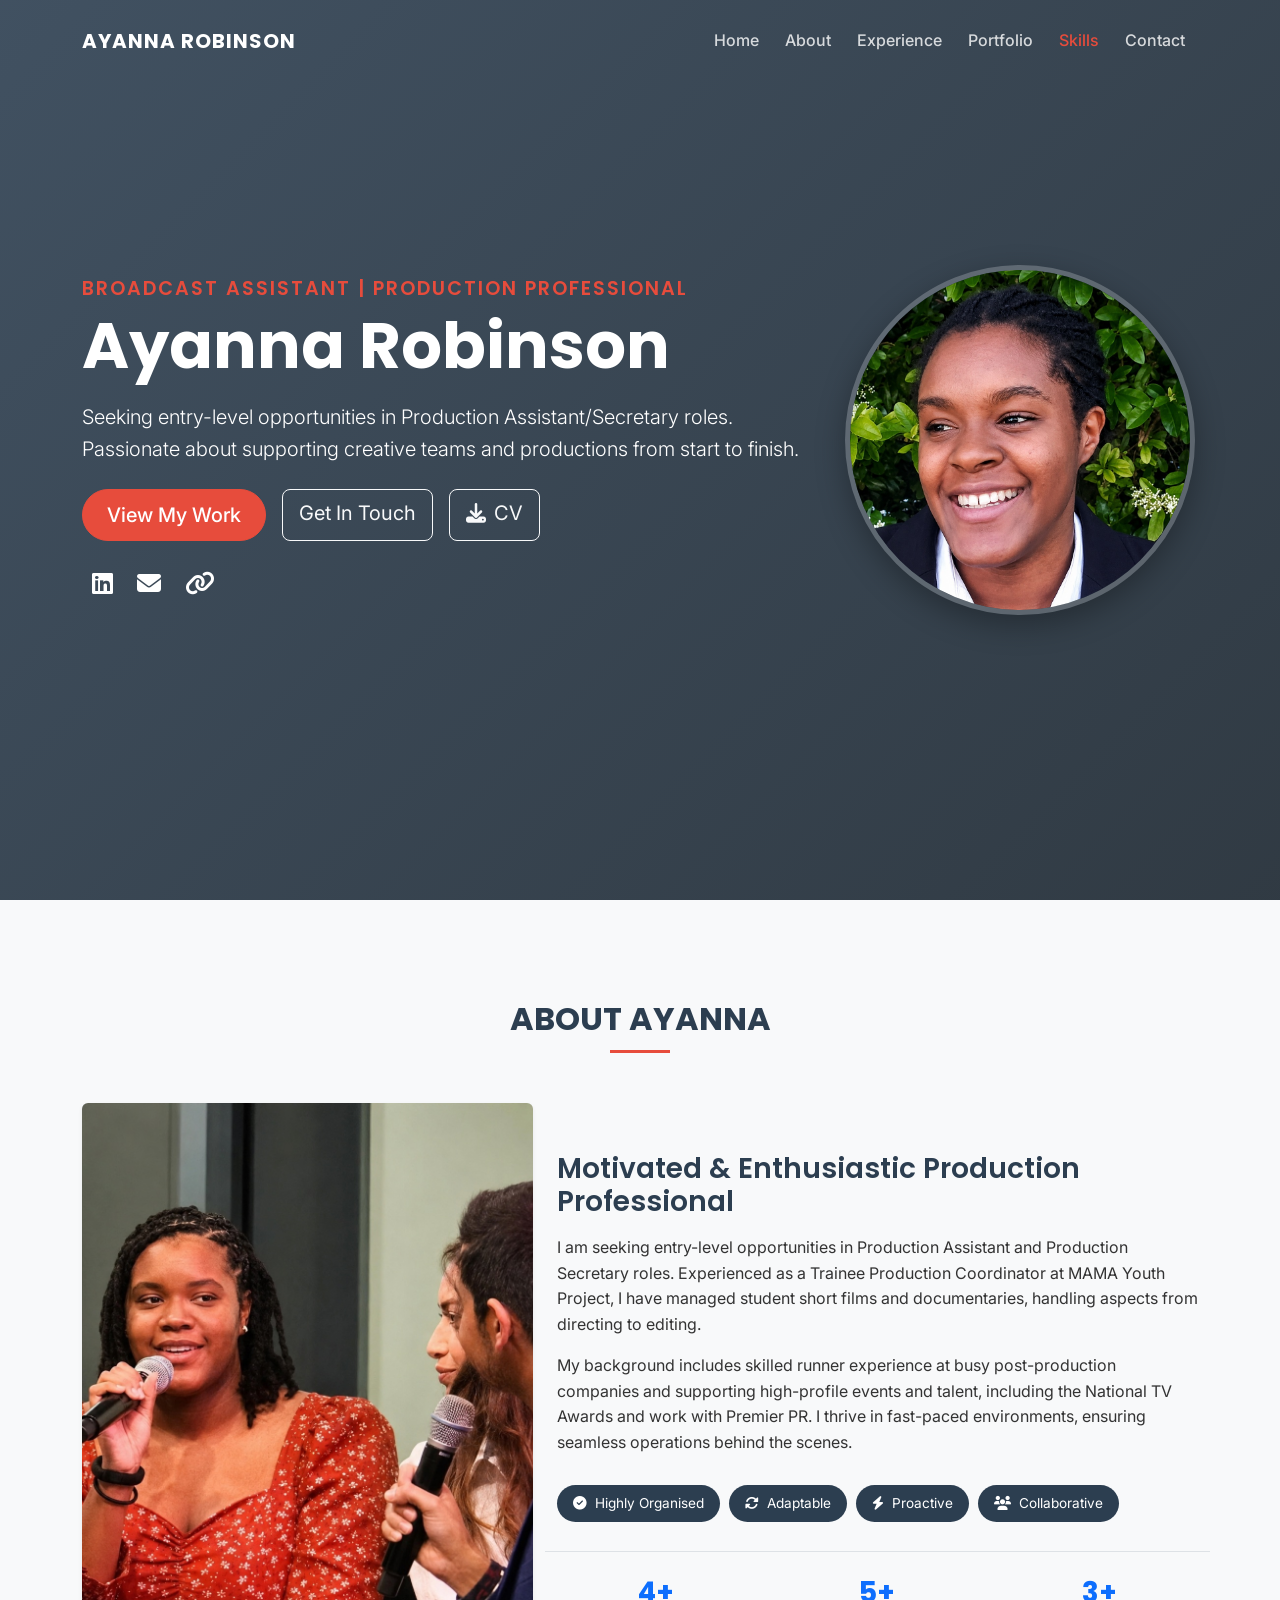
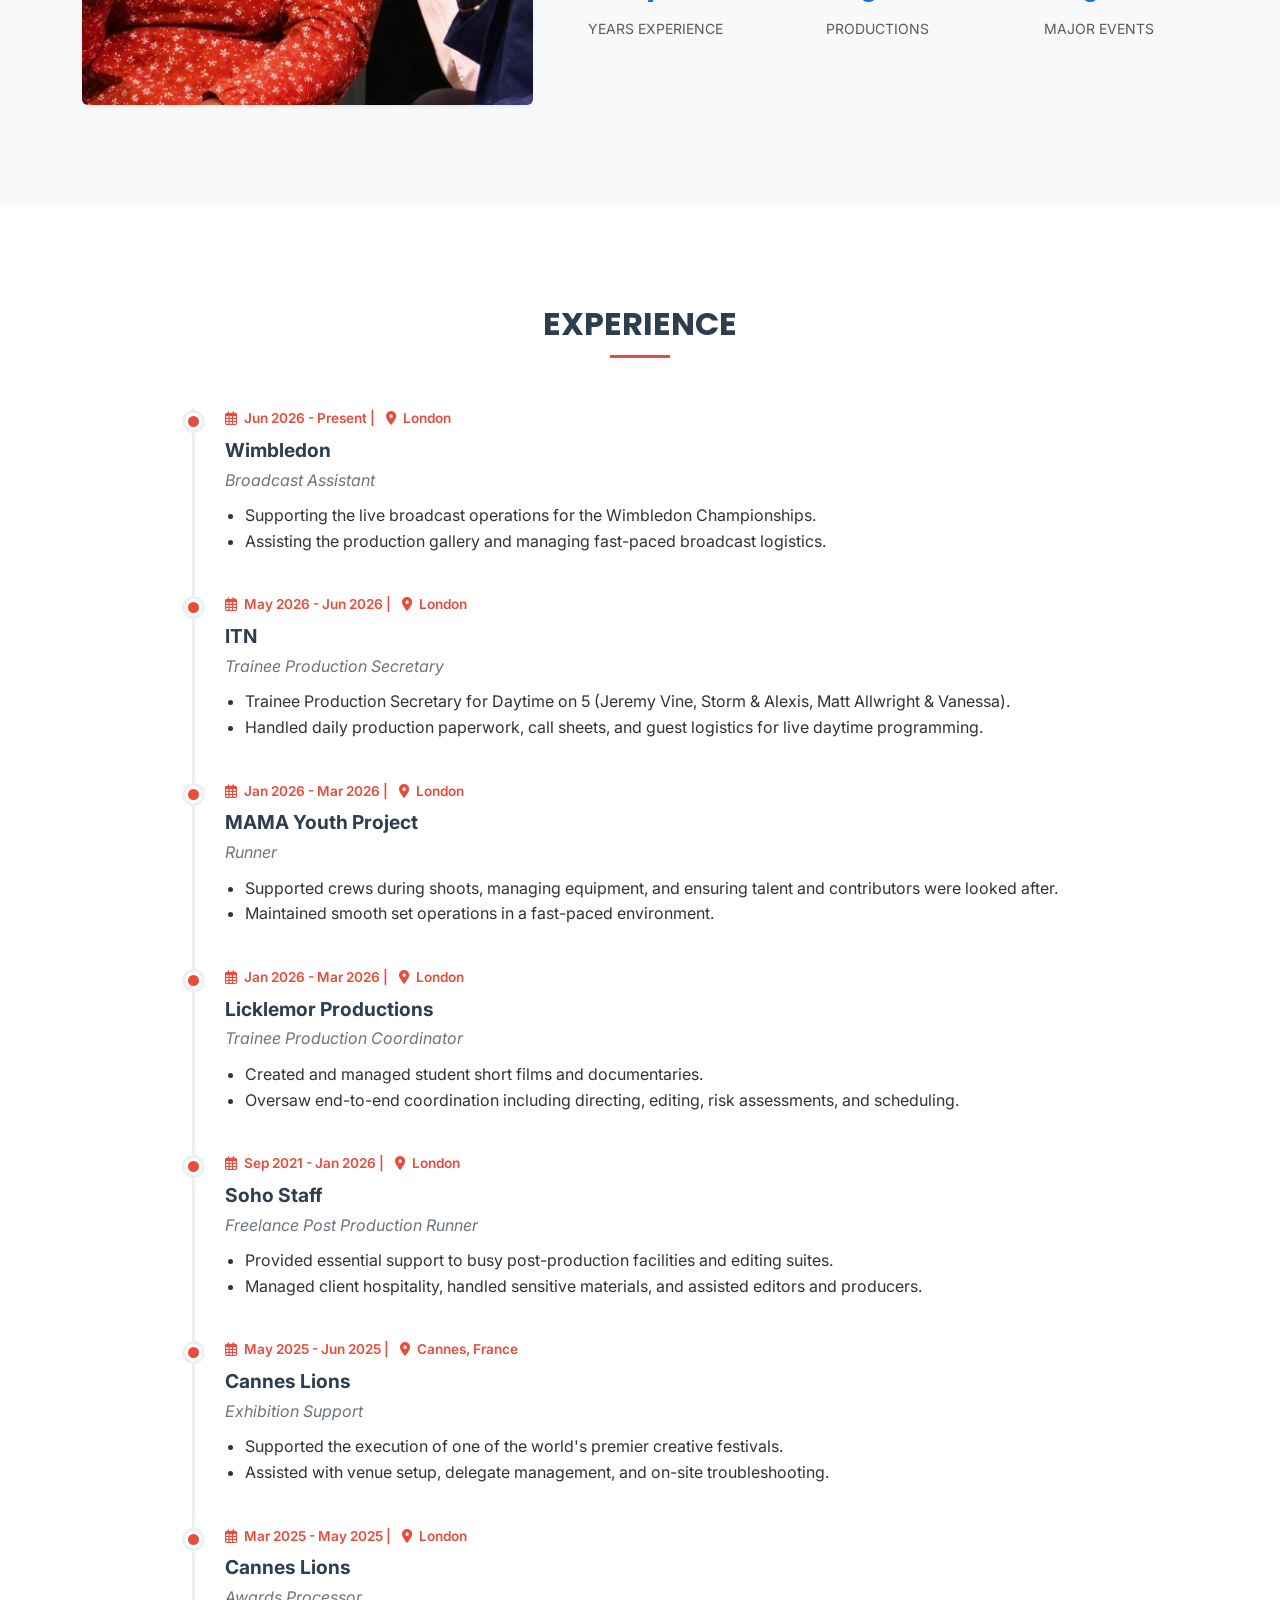
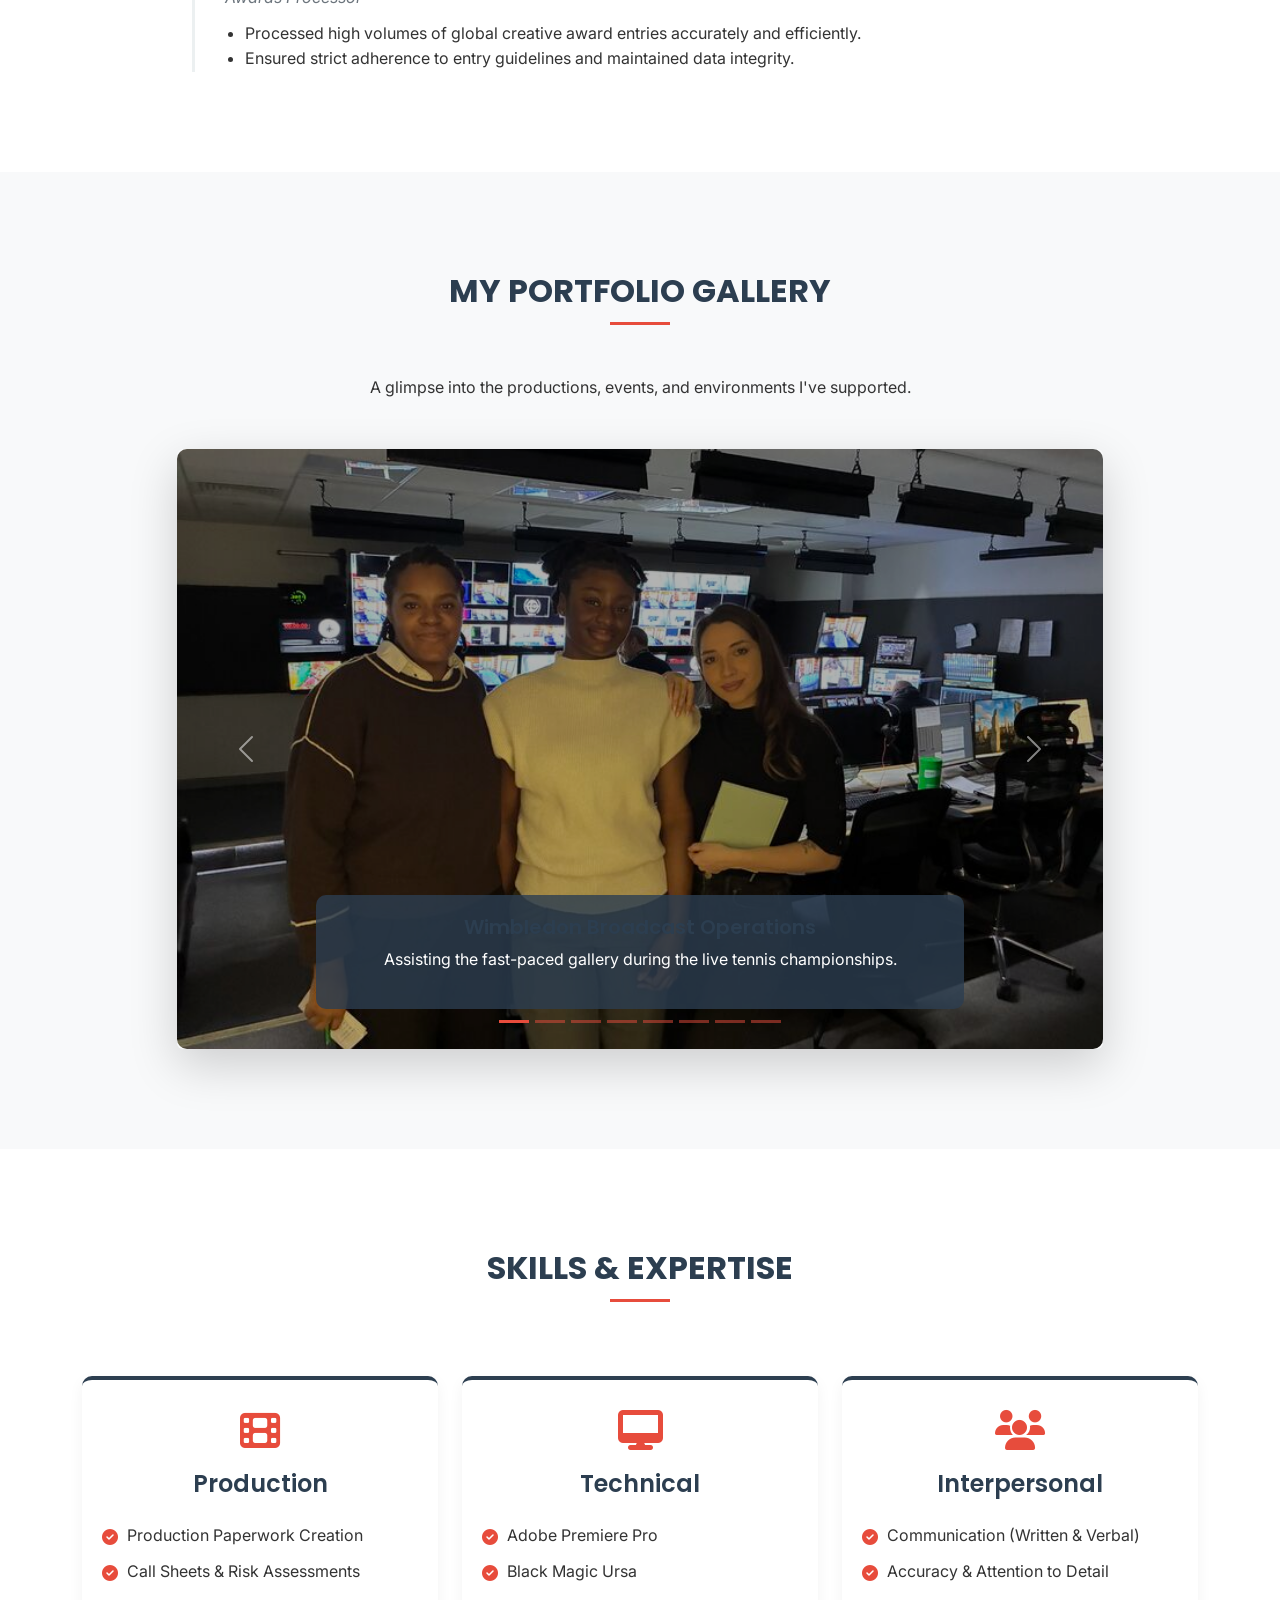
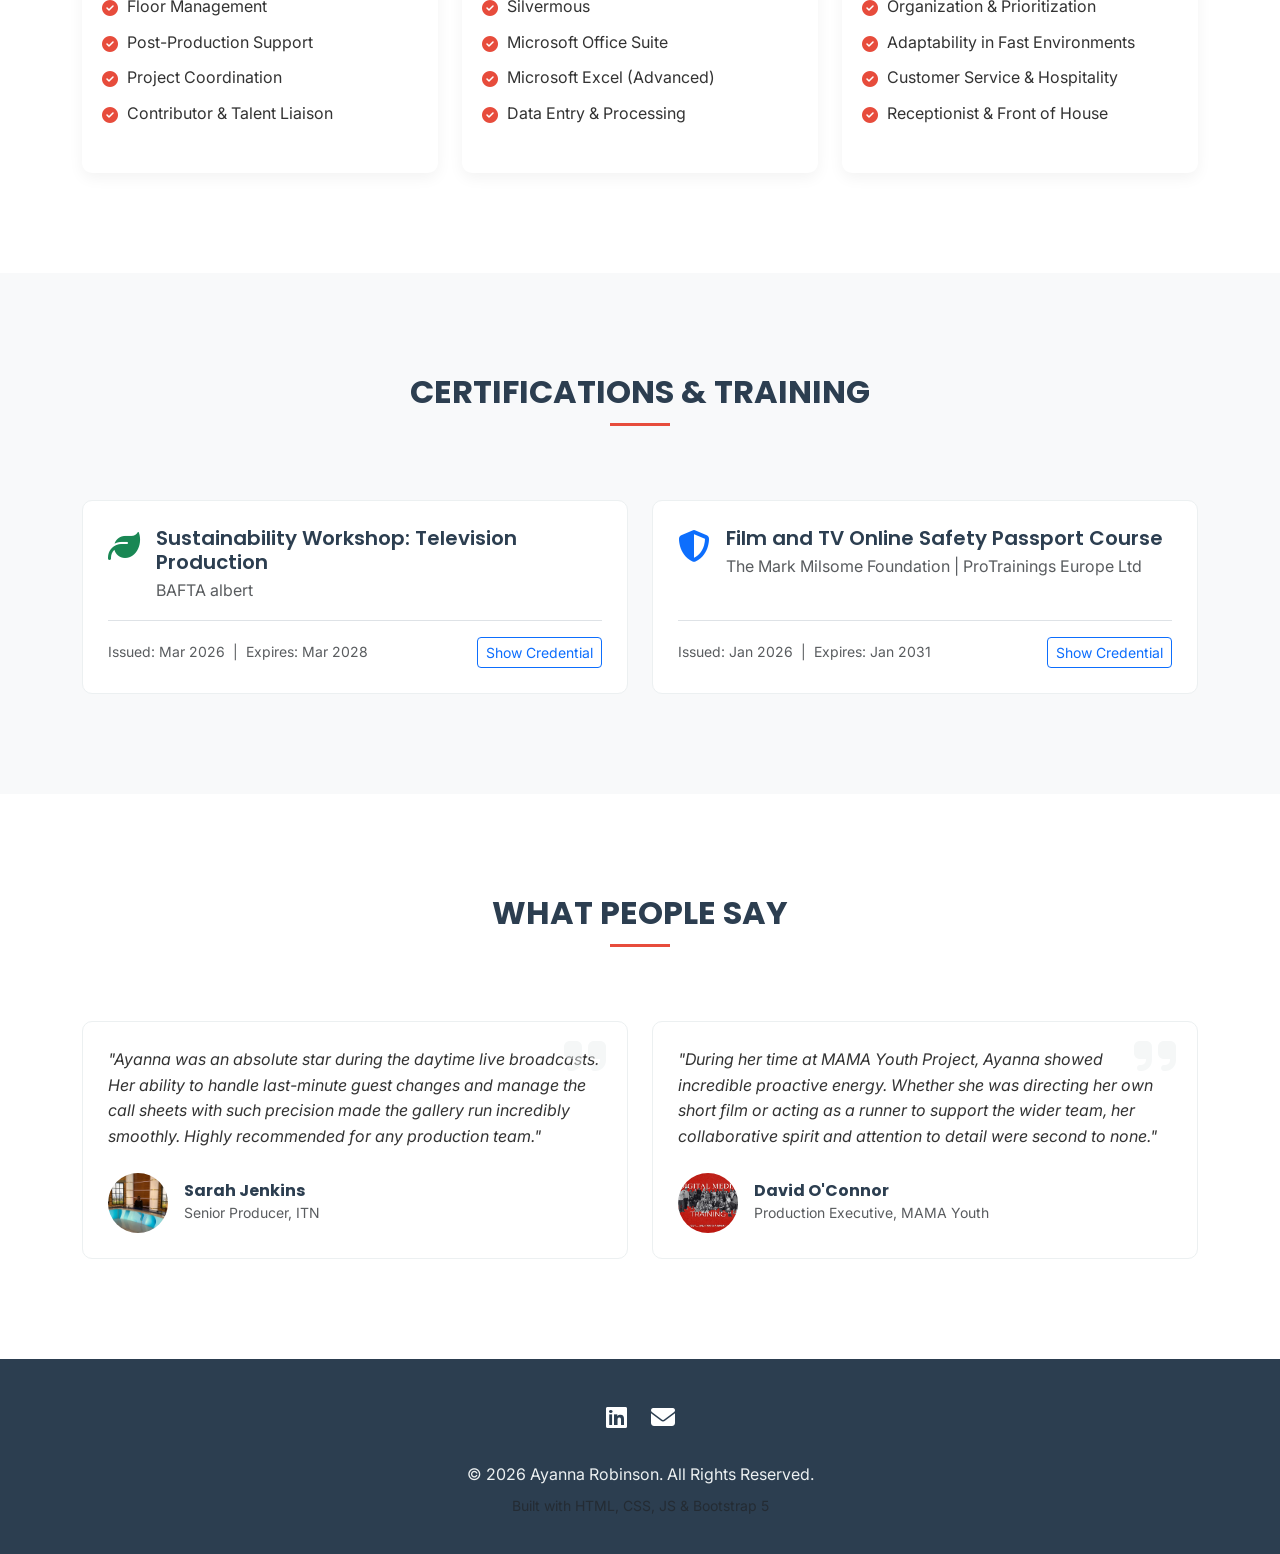
==== index.html @ 134901e2 "first commit" ====
<!DOCTYPE html>
<html lang="en">
<head>
    <meta charset="UTF-8">
    <meta name="viewport" content="width=device-width, initial-scale=1.0">
    <title>Ayanna Robinson | Broadcast Assistant & Production Professional</title>
    
    <!-- Bootstrap 5 CSS -->
    <link href="https://cdn.jsdelivr.net/npm/bootstrap@5.3.0/dist/css/bootstrap.min.css" rel="stylesheet">
    <!-- Font Awesome -->
    <link rel="stylesheet" href="https://cdnjs.cloudflare.com/ajax/libs/font-awesome/6.4.0/css/all.min.css">
    <!-- Custom CSS -->
    <link rel="stylesheet" href="style.css">
</head>
<body data-bs-spy="scroll" data-bs-target="#mainNav" data-bs-offset="80">

    <!-- Loading Spinner -->
    <div id="loader">
        <div class="spinner"></div>
    </div>

    <!-- Navigation -->
    <nav id="mainNav" class="navbar navbar-expand-lg fixed-top navbar-dark bg-transparent">
        <div class="container">
            <a class="navbar-brand" href="#hero">AYANNA ROBINSON</a>
            <button class="navbar-toggler" type="button" data-bs-toggle="collapse" data-bs-target="#navbarCollapse">
                <span class="navbar-toggler-icon"></span>
            </button>
            <div class="collapse navbar-collapse" id="navbarCollapse">
                <ul class="navbar-nav ms-auto mb-2 mb-lg-0">
                    <li class="nav-item"><a class="nav-link active" href="#hero">Home</a></li>
                    <li class="nav-item"><a class="nav-link" href="#about">About</a></li>
                    <li class="nav-item"><a class="nav-link" href="#experience">Experience</a></li>
                    <li class="nav-item"><a class="nav-link" href="#portfolio">Portfolio</a></li>
                    <li class="nav-item"><a class="nav-link" href="#skills">Skills</a></li>
                    <li class="nav-item"><a class="nav-link" href="contact.html">Contact</a></li>
                </ul>
            </div>
        </div>
    </nav>

    <!-- Hero Section -->
    <section id="hero" class="hero-section">
        <div class="container">
            <div class="row align-items-center">
                <div class="col-lg-8 order-2 order-lg-1 fade-in">
                    <h3 class="text-uppercase mb-2" style="color: var(--secondary); font-size: 1.2rem; letter-spacing: 2px;">Broadcast Assistant | Production Professional</h3>
                    <h1 class="display-3 fw-bold mb-3">Ayanna Robinson</h1>
                    <p class="lead mb-4 fw-light">Seeking entry-level opportunities in Production Assistant/Secretary roles. Passionate about supporting creative teams and productions from start to finish.</p>
                    <div class="d-flex flex-wrap gap-3 mb-4">
                        <a href="#portfolio" class="btn btn-primary btn-lg">View My Work</a>
                        <a href="contact.html" class="btn btn-outline-light btn-lg">Get In Touch</a>
                        <a href="assets/Ayanna_Robinson_CV.pdf" class="btn btn-outline-light btn-lg" download><i class="fas fa-download me-2"></i>CV</a>
                    </div>
                    <div class="social-icons mt-4">
                        <a href="https://www.linkedin.com/in/ayanna-robinson-film/" target="_blank" aria-label="LinkedIn"><i class="fab fa-linkedin"></i></a>
                        <a href="mailto:an4r28@gmail.com" aria-label="Email"><i class="fas fa-envelope"></i></a>
                        <a href="https://www.thetalentmanager.com/talent/194180/ayanna-robinson" target="_blank" aria-label="GitHub/Portfolio"><i class="fas fa-link"></i></a>
                    </div>
                </div>
                <div class="col-lg-4 order-1 order-lg-2 text-center mb-5 mb-lg-0 fade-in">
                    <!-- Local Image Path & Aspect Ratio Class Applied -->
                    <img src="images/headshot_of_Annya.jpg" alt="Ayanna Robinson" class="img-fluid rounded-circle hero-img">
                </div>
            </div>
        </div>
    </section>

    <!-- About Section -->
    <section id="about" class="bg-light">
        <div class="container">
            <h2 class="section-title text-center fade-in">About Ayanna</h2>
            <div class="row align-items-center mt-5">
                <div class="col-lg-5 mb-4 mb-lg-0 fade-in">
                    <!-- Local Image Path & Aspect Ratio Class Applied -->
                    <img src="images/annya_on_panel.jpg" alt="Ayanna at work" class="img-fluid rounded shadow-sm about-img">
                </div>
                <div class="col-lg-7 fade-in">
                    <h3 class="mb-3">Motivated & Enthusiastic Production Professional</h3>
                    <p>I am seeking entry-level opportunities in Production Assistant and Production Secretary roles. Experienced as a Trainee Production Coordinator at MAMA Youth Project, I have managed student short films and documentaries, handling aspects from directing to editing.</p>
                    <p>My background includes skilled runner experience at busy post-production companies and supporting high-profile events and talent, including the National TV Awards and work with Premier PR. I thrive in fast-paced environments, ensuring seamless operations behind the scenes.</p>
                    
                    <div class="mb-4 mt-4">
                        <span class="trait-badge"><i class="fas fa-check-circle me-1"></i> Highly Organised</span>
                        <span class="trait-badge"><i class="fas fa-sync-alt me-1"></i> Adaptable</span>
                        <span class="trait-badge"><i class="fas fa-bolt me-1"></i> Proactive</span>
                        <span class="trait-badge"><i class="fas fa-users me-1"></i> Collaborative</span>
                    </div>

                    <div class="row text-center mt-4 pt-4 border-top">
                        <div class="col-4">
                            <h3 class="text-primary fw-bold">4+</h3>
                            <p class="text-muted small text-uppercase">Years Experience</p>
                        </div>
                        <div class="col-4">
                            <h3 class="text-primary fw-bold">5+</h3>
                            <p class="text-muted small text-uppercase">Productions</p>
                        </div>
                        <div class="col-4">
                            <h3 class="text-primary fw-bold">3+</h3>
                            <p class="text-muted small text-uppercase">Major Events</p>
                        </div>
                    </div>
                </div>
            </div>
        </div>
    </section>

    <!-- Experience Section -->
    <section id="experience">
        <div class="container">
            <h2 class="section-title text-center fade-in">Experience</h2>
            <div class="row mt-5 justify-content-center">
                <div class="col-lg-10 fade-in">
                    <div class="timeline">
                        <!-- Role 1 -->
                        <div class="timeline-item">
                            <div class="timeline-date"><i class="far fa-calendar-alt me-1"></i> Jun 2026 - Present | <i class="fas fa-map-marker-alt ms-2 me-1"></i> London</div>
                            <div class="timeline-company">Wimbledon</div>
                            <div class="timeline-role">Broadcast Assistant</div>
                            <div class="timeline-content">
                                <ul>
                                    <li>Supporting the live broadcast operations for the Wimbledon Championships.</li>
                                    <li>Assisting the production gallery and managing fast-paced broadcast logistics.</li>
                                </ul>
                            </div>
                        </div>
                        <!-- Role 2 -->
                        <div class="timeline-item">
                            <div class="timeline-date"><i class="far fa-calendar-alt me-1"></i> May 2026 - Jun 2026 | <i class="fas fa-map-marker-alt ms-2 me-1"></i> London</div>
                            <div class="timeline-company">ITN</div>
                            <div class="timeline-role">Trainee Production Secretary</div>
                            <div class="timeline-content">
                                <ul>
                                    <li>Trainee Production Secretary for Daytime on 5 (Jeremy Vine, Storm & Alexis, Matt Allwright & Vanessa).</li>
                                    <li>Handled daily production paperwork, call sheets, and guest logistics for live daytime programming.</li>
                                </ul>
                            </div>
                        </div>
                        <!-- Role 3 -->
                        <div class="timeline-item">
                            <div class="timeline-date"><i class="far fa-calendar-alt me-1"></i> Jan 2026 - Mar 2026 | <i class="fas fa-map-marker-alt ms-2 me-1"></i> London</div>
                            <div class="timeline-company">MAMA Youth Project</div>
                            <div class="timeline-role">Runner</div>
                            <div class="timeline-content">
                                <ul>
                                    <li>Supported crews during shoots, managing equipment, and ensuring talent and contributors were looked after.</li>
                                    <li>Maintained smooth set operations in a fast-paced environment.</li>
                                </ul>
                            </div>
                        </div>
                        <!-- Role 4 -->
                        <div class="timeline-item">
                            <div class="timeline-date"><i class="far fa-calendar-alt me-1"></i> Jan 2026 - Mar 2026 | <i class="fas fa-map-marker-alt ms-2 me-1"></i> London</div>
                            <div class="timeline-company">Licklemor Productions</div>
                            <div class="timeline-role">Trainee Production Coordinator</div>
                            <div class="timeline-content">
                                <ul>
                                    <li>Created and managed student short films and documentaries.</li>
                                    <li>Oversaw end-to-end coordination including directing, editing, risk assessments, and scheduling.</li>
                                </ul>
                            </div>
                        </div>
                        <!-- Role 5 -->
                        <div class="timeline-item">
                            <div class="timeline-date"><i class="far fa-calendar-alt me-1"></i> Sep 2021 - Jan 2026 | <i class="fas fa-map-marker-alt ms-2 me-1"></i> London</div>
                            <div class="timeline-company">Soho Staff</div>
                            <div class="timeline-role">Freelance Post Production Runner</div>
                            <div class="timeline-content">
                                <ul>
                                    <li>Provided essential support to busy post-production facilities and editing suites.</li>
                                    <li>Managed client hospitality, handled sensitive materials, and assisted editors and producers.</li>
                                </ul>
                            </div>
                        </div>
                        <!-- Role 6 -->
                        <div class="timeline-item">
                            <div class="timeline-date"><i class="far fa-calendar-alt me-1"></i> May 2025 - Jun 2025 | <i class="fas fa-map-marker-alt ms-2 me-1"></i> Cannes, France</div>
                            <div class="timeline-company">Cannes Lions</div>
                            <div class="timeline-role">Exhibition Support</div>
                            <div class="timeline-content">
                                <ul>
                                    <li>Supported the execution of one of the world's premier creative festivals.</li>
                                    <li>Assisted with venue setup, delegate management, and on-site troubleshooting.</li>
                                </ul>
                            </div>
                        </div>
                        <!-- Role 7 -->
                        <div class="timeline-item">
                            <div class="timeline-date"><i class="far fa-calendar-alt me-1"></i> Mar 2025 - May 2025 | <i class="fas fa-map-marker-alt ms-2 me-1"></i> London</div>
                            <div class="timeline-company">Cannes Lions</div>
                            <div class="timeline-role">Awards Processor</div>
                            <div class="timeline-content">
                                <ul>
                                    <li>Processed high volumes of global creative award entries accurately and efficiently.</li>
                                    <li>Ensured strict adherence to entry guidelines and maintained data integrity.</li>
                                </ul>
                            </div>
                        </div>
                    </div>
                </div>
            </div>
        </div>
    </section>

    <!-- Portfolio Section -->
    <section id="portfolio" class="bg-light">
        <div class="container">
            <h2 class="section-title text-center fade-in">My Portfolio Gallery</h2>
            <p class="text-center mb-5 fade-in">A glimpse into the productions, events, and environments I've supported.</p>
            
            <div class="row justify-content-center fade-in">
                <div class="col-lg-10">
                    <div id="portfolioCarousel" class="carousel slide shadow-lg rounded" data-bs-ride="carousel">
                        <div class="carousel-indicators">
                            <button type="button" data-bs-target="#portfolioCarousel" data-bs-slide-to="0" class="active"></button>
                            <button type="button" data-bs-target="#portfolioCarousel" data-bs-slide-to="1"></button>
                            <button type="button" data-bs-target="#portfolioCarousel" data-bs-slide-to="2"></button>
                            <button type="button" data-bs-target="#portfolioCarousel" data-bs-slide-to="3"></button>
                            <button type="button" data-bs-target="#portfolioCarousel" data-bs-slide-to="4"></button>
                            <button type="button" data-bs-target="#portfolioCarousel" data-bs-slide-to="5"></button>
                            <button type="button" data-bs-target="#portfolioCarousel" data-bs-slide-to="6"></button>
                            <button type="button" data-bs-target="#portfolioCarousel" data-bs-slide-to="7"></button>
                        </div>
                        <div class="carousel-inner rounded">
                            <!-- Local Image Paths Applied to Gallery -->
                            <div class="carousel-item active">
                                <img src="images/ITN_JeremyVine_studio_4.jpg" class="d-block w-100" alt="Wimbledon Broadcast">
                                <div class="carousel-caption d-none d-md-block">
                                    <h5>Wimbledon Broadcast Operations</h5>
                                    <p>Assisting the fast-paced gallery during the live tennis championships.</p>
                                </div>
                            </div>
                            <div class="carousel-item">
                                <img src="images/ITN_JeremyVine_studio_2.jpg" class="d-block w-100" alt="ITN Daytime Studio">
                                <div class="carousel-caption d-none d-md-block">
                                    <h5>Daytime on 5 (ITN)</h5>
                                    <p>Coordinating live studio operations for Jeremy Vine and daily programming.</p>
                                </div>
                            </div>
                            <div class="carousel-item">
                                <img src="images/Banijay_UK_networking_event_1.jpg" class="d-block w-100" alt="Cannes Lions">
                                <div class="carousel-caption d-none d-md-block">
                                    <h5>Cannes Lions Festival</h5>
                                    <p>Supporting exhibitions and processing global creative entries.</p>
                                </div>
                            </div>
                            <div class="carousel-item">
                                <img src="images/MAMA_Youth_Project_Alumni_3.jpg" class="d-block w-100" alt="National TV Awards">
                                <div class="carousel-caption d-none d-md-block">
                                    <h5>National TV Awards</h5>
                                    <p>Supporting high-profile talent and ensuring smooth event running.</p>
                                </div>
                            </div>
                            <div class="carousel-item">
                                <img src="images/MAMA_Youth_Project_Alumni_1.jpg" class="d-block w-100" alt="MAMA Youth Shoot">
                                <div class="carousel-caption d-none d-md-block">
                                    <h5>MAMA Youth Project</h5>
                                    <p>Directing and managing sets for short films and documentaries.</p>
                                </div>
                            </div>
                            <div class="carousel-item">
                                <img src="images/MAMA_Youth_Project_Alumni_2.jpg" class="d-block w-100" alt="Nope Premiere">
                                <div class="carousel-caption d-none d-md-block">
                                    <h5>Nope UK Premiere</h5>
                                    <p>Assisting Premier PR with talent management, including Jordan Peele.</p>
                                </div>
                            </div>
                            <div class="carousel-item">
                                <img src="images/ITN_JeremyVine_studio_3.jpg" class="d-block w-100" alt="Post Production House">
                                <div class="carousel-caption d-none d-md-block">
                                    <h5>Post-Production Support</h5>
                                    <p>Freelance runner operations at busy Soho post-production suites.</p>
                                </div>
                            </div>
                            <div class="carousel-item">
                                <img src="images/Third_year_film.jpg" class="d-block w-100" alt="Test Screening Event">
                                <div class="carousel-caption d-none d-md-block">
                                    <h5>Test Screening Coordination</h5>
                                    <p>Organizing audience logistics and feedback collection for test screenings.</p>
                                </div>
                            </div>
                        </div>
                        <button class="carousel-control-prev" type="button" data-bs-target="#portfolioCarousel" data-bs-slide="prev">
                            <span class="carousel-control-prev-icon" aria-hidden="true"></span>
                            <span class="visually-hidden">Previous</span>
                        </button>
                        <button class="carousel-control-next" type="button" data-bs-target="#portfolioCarousel" data-bs-slide="next">
                            <span class="carousel-control-next-icon" aria-hidden="true"></span>
                            <span class="visually-hidden">Next</span>
                        </button>
                    </div>
                </div>
            </div>
        </div>
    </section>

    <!-- Skills Section -->
    <section id="skills">
        <div class="container">
            <h2 class="section-title text-center fade-in">Skills & Expertise</h2>
            <div class="row mt-5 g-4">
                
                <!-- Production Skills -->
                <div class="col-md-4 fade-in">
                    <div class="skill-card">
                        <div class="text-center">
                            <i class="fas fa-film skill-icon"></i>
                            <h4 class="mb-4">Production</h4>
                        </div>
                        <ul class="skill-list">
                            <li>Production Paperwork Creation</li>
                            <li>Call Sheets & Risk Assessments</li>
                            <li>Floor Management</li>
                            <li>Post-Production Support</li>
                            <li>Project Coordination</li>
                            <li>Contributor & Talent Liaison</li>
                        </ul>
                    </div>
                </div>

                <!-- Technical Skills -->
                <div class="col-md-4 fade-in">
                    <div class="skill-card">
                        <div class="text-center">
                            <i class="fas fa-desktop skill-icon"></i>
                            <h4 class="mb-4">Technical</h4>
                        </div>
                        <ul class="skill-list">
                            <li>Adobe Premiere Pro</li>
                            <li>Black Magic Ursa</li>
                            <li>Silvermous</li>
                            <li>Microsoft Office Suite</li>
                            <li>Microsoft Excel (Advanced)</li>
                            <li>Data Entry & Processing</li>
                        </ul>
                    </div>
                </div>

                <!-- Soft Skills -->
                <div class="col-md-4 fade-in">
                    <div class="skill-card">
                        <div class="text-center">
                            <i class="fas fa-users skill-icon"></i>
                            <h4 class="mb-4">Interpersonal</h4>
                        </div>
                        <ul class="skill-list">
                            <li>Communication (Written & Verbal)</li>
                            <li>Accuracy & Attention to Detail</li>
                            <li>Organization & Prioritization</li>
                            <li>Adaptability in Fast Environments</li>
                            <li>Customer Service & Hospitality</li>
                            <li>Receptionist & Front of House</li>
                        </ul>
                    </div>
                </div>
            </div>
        </div>
    </section>

    <!-- Certifications Section -->
    <section id="certifications" class="bg-light">
        <div class="container">
            <h2 class="section-title text-center fade-in">Certifications & Training</h2>
            <div class="row mt-5 justify-content-center g-4">
                <!-- Cert 1 -->
                <div class="col-md-6 fade-in">
                    <div class="cert-card d-flex flex-column">
                        <div class="d-flex align-items-start mb-3">
                            <i class="fas fa-leaf fa-2x text-success me-3 mt-1"></i>
                            <div>
                                <h5 class="mb-1">Sustainability Workshop: Television Production</h5>
                                <p class="text-muted mb-0">BAFTA albert</p>
                            </div>
                        </div>
                        <div class="mt-auto pt-3 border-top d-flex justify-content-between align-items-center">
                            <small class="text-muted">Issued: Mar 2026 &nbsp;|&nbsp; Expires: Mar 2028</small>
                            <a href="#" class="btn btn-sm btn-outline-primary">Show Credential</a>
                        </div>
                    </div>
                </div>
                <!-- Cert 2 -->
                <div class="col-md-6 fade-in">
                    <div class="cert-card d-flex flex-column">
                        <div class="d-flex align-items-start mb-3">
                            <i class="fas fa-shield-alt fa-2x text-primary me-3 mt-1"></i>
                            <div>
                                <h5 class="mb-1">Film and TV Online Safety Passport Course</h5>
                                <p class="text-muted mb-0">The Mark Milsome Foundation | ProTrainings Europe Ltd</p>
                            </div>
                        </div>
                        <div class="mt-auto pt-3 border-top d-flex justify-content-between align-items-center">
                            <small class="text-muted">Issued: Jan 2026 &nbsp;|&nbsp; Expires: Jan 2031</small>
                            <a href="#" class="btn btn-sm btn-outline-primary">Show Credential</a>
                        </div>
                    </div>
                </div>
            </div>
        </div>
    </section>

    <!-- Testimonials Section -->
    <section id="testimonials">
        <div class="container">
            <h2 class="section-title text-center fade-in">What People Say</h2>
            <div class="row mt-5 g-4">
                <div class="col-md-6 fade-in">
                    <div class="test-card position-relative">
                        <i class="fas fa-quote-right quote-icon"></i>
                        <p class="mb-4 fst-italic">"Ayanna was an absolute star during the daytime live broadcasts. Her ability to handle last-minute guest changes and manage the call sheets with such precision made the gallery run incredibly smoothly. Highly recommended for any production team."</p>
                        <div class="d-flex align-items-center">
                            <!-- Local Image Path & Testimonial Class Applied -->
                            <img src="images/ITN_JeremyVine_studio_1.jpg" class="testimonial-img rounded-circle me-3" alt="Reviewer">
                            <div>
                                <h6 class="mb-0 fw-bold">Sarah Jenkins</h6>
                                <small class="text-muted">Senior Producer, ITN</small>
                            </div>
                        </div>
                    </div>
                </div>
                <div class="col-md-6 fade-in">
                    <div class="test-card position-relative">
                        <i class="fas fa-quote-right quote-icon"></i>
                        <p class="mb-4 fst-italic">"During her time at MAMA Youth Project, Ayanna showed incredible proactive energy. Whether she was directing her own short film or acting as a runner to support the wider team, her collaborative spirit and attention to detail were second to none."</p>
                        <div class="d-flex align-items-center">
                            <!-- Local Image Path & Testimonial Class Applied -->
                            <img src="images/Mama_Youth_End_Flyer.jpg" class="testimonial-img rounded-circle me-3" alt="Reviewer">
                            <div>
                                <h6 class="mb-0 fw-bold">David O'Connor</h6>
                                <small class="text-muted">Production Executive, MAMA Youth</small>
                            </div>
                        </div>
                    </div>
                </div>
            </div>
        </div>
    </section>

    <!-- Footer -->
    <footer class="text-center">
        <div class="container">
            <div class="social-icons mb-4">
                <a href="https://www.linkedin.com/in/ayanna-robinson-film/" target="_blank" aria-label="LinkedIn"><i class="fab fa-linkedin"></i></a>
                <a href="mailto:an4r28@gmail.com" aria-label="Email"><i class="fas fa-envelope"></i></a>
            </div>
            <p class="mb-0">&copy; <span id="year">2026</span> Ayanna Robinson. All Rights Reserved.</p>
            <p class="small text-muted mt-2">Built with HTML, CSS, JS & Bootstrap 5</p>
        </div>
    </footer>

    <!-- Back to Top Button -->
    <button id="backToTop" title="Go to top"><i class="fas fa-arrow-up"></i></button>

    <!-- Bootstrap 5 JS Bundle with Popper -->
    <script src="https://cdn.jsdelivr.net/npm/bootstrap@5.3.0/dist/js/bootstrap.bundle.min.js"></script>
    <!-- Custom JS -->
    <script src="script.js"></script>
    <script>
        document.getElementById('year').textContent = new Date().getFullYear();
    </script>
</body>
</html>
---- style.css ----
/* style.css */
@import url('https://fonts.googleapis.com/css2?family=Inter:wght@300;400;500;600&family=Poppins:wght@400;500;600;700&display=swap');

:root {
    --primary: #2C3E50;
    --secondary: #E74C3C;
    --accent: #ECF0F1;
    --text: #333333;
    --text-light: #6c757d;
    --light-bg: #f8f9fa;
    --white: #ffffff;
}

body {
    font-family: 'Inter', sans-serif;
    color: var(--text);
    line-height: 1.6;
    overflow-x: hidden;
}

h1, h2, h3, h4, h5, h6, .navbar-brand {
    font-family: 'Poppins', sans-serif;
    font-weight: 600;
    color: var(--primary);
}

/* Loader Animation */
#loader {
    position: fixed;
    top: 0; left: 0; width: 100%; height: 100%;
    background: var(--white);
    z-index: 9999;
    display: flex;
    justify-content: center;
    align-items: center;
    transition: opacity 0.5s ease;
}
.spinner {
    width: 50px; height: 50px;
    border: 5px solid var(--accent);
    border-top-color: var(--secondary);
    border-radius: 50%;
    animation: spin 1s linear infinite;
}
@keyframes spin { 100% { transform: rotate(360deg); } }

/* Navbar */
.navbar {
    transition: all 0.3s ease;
    padding: 20px 0;
}
.navbar.scrolled {
    background-color: var(--primary) !important;
    padding: 10px 0;
    box-shadow: 0 4px 10px rgba(0,0,0,0.1);
}
.contact-page .navbar {
    background-color: var(--primary) !important;
    padding: 10px 0;
}
.navbar-brand { font-weight: 700; letter-spacing: 1px; color: var(--white) !important; }
.nav-link { color: rgba(255,255,255,0.8) !important; font-weight: 500; margin: 0 5px; transition: color 0.3s; }
.nav-link:hover, .nav-link.active { color: var(--secondary) !important; }

/* Buttons */
.btn-primary {
    background-color: var(--secondary);
    border-color: var(--secondary);
    padding: 10px 24px;
    border-radius: 30px;
    font-weight: 500;
    transition: all 0.3s ease;
}
.btn-primary:hover {
    background-color: #c0392b;
    border-color: #c0392b;
    transform: translateY(-2px);
    box-shadow: 0 4px 10px rgba(231, 76, 60, 0.3);
}
.btn-outline-light:hover { color: var(--primary); }

/* Hero Section */
.hero-section {
    /* Updated path for local background image */
    background: linear-gradient(135deg, rgba(44, 62, 80, 0.9) 0%, rgba(26, 37, 47, 0.9) 100%), url('images/hero-bg.jpg') center/cover;
    color: var(--white);
    min-height: 100vh;
    display: flex;
    align-items: center;
    position: relative;
    padding-top: 80px;
}
.hero-section h1, .hero-section h2, .hero-section h3 { color: var(--white); }

/* IMAGE ASPECT RATIO PROTECTIONS */
.hero-img {
    border: 5px solid rgba(255,255,255,0.2);
    box-shadow: 0 10px 30px rgba(0,0,0,0.3);
    object-fit: cover;
    aspect-ratio: 1 / 1; /* Forces a perfect square so border-radius makes a perfect circle */
    width: 100%;
    max-width: 350px;
}

.about-img {
    object-fit: cover;
    aspect-ratio: 3 / 4; /* Professional portrait ratio */
    width: 100%;
}

.testimonial-img {
    object-fit: cover;
    aspect-ratio: 1 / 1;
    width: 60px;
    height: 60px;
}

.social-icons a {
    color: var(--white);
    font-size: 1.5rem;
    margin: 0 10px;
    transition: color 0.3s ease, transform 0.3s ease;
    display: inline-block;
}
.social-icons a:hover { color: var(--secondary); transform: translateY(-3px); }

/* Sections Global */
section { padding: 100px 0; }
.section-title {
    margin-bottom: 50px;
    position: relative;
    padding-bottom: 15px;
    text-transform: uppercase;
    font-weight: 700;
}
.section-title::after {
    content: '';
    position: absolute;
    bottom: 0; left: 50%;
    transform: translateX(-50%);
    width: 60px; height: 3px;
    background-color: var(--secondary);
}

/* About Section */
.about-stats { background-color: var(--light-bg); padding: 20px; border-radius: 10px; text-align: center; }
.about-stats h3 { color: var(--secondary); font-size: 2rem; margin-bottom: 0; }
.trait-badge {
    background-color: var(--primary);
    color: var(--white);
    padding: 8px 16px;
    border-radius: 20px;
    font-size: 0.85rem;
    margin: 5px 5px 5px 0;
    display: inline-block;
}

/* Experience Timeline */
.timeline {
    border-left: 3px solid var(--accent);
    padding-left: 30px;
    margin-left: 15px;
    position: relative;
}
.timeline-item { position: relative; margin-bottom: 40px; }
.timeline-item:last-child { margin-bottom: 0; }
.timeline-item::before {
    content: '';
    width: 17px; height: 17px;
    background: var(--secondary);
    border: 3px solid var(--white);
    border-radius: 50%;
    position: absolute;
    left: -40px; top: 5px;
    box-shadow: 0 0 0 3px var(--accent);
}
.timeline-date { font-size: 0.85rem; color: var(--secondary); font-weight: 600; margin-bottom: 5px; }
.timeline-company { font-weight: 700; color: var(--primary); font-size: 1.2rem; margin-bottom: 2px;}
.timeline-role { font-style: italic; color: var(--text-light); margin-bottom: 10px; }
.timeline-content ul { padding-left: 20px; margin-bottom: 0; }

/* Portfolio Carousel */
.carousel-item img { 
    height: 600px; 
    object-fit: cover; /* Locks in aspect ratio for all gallery items */
    border-radius: 10px; 
    filter: brightness(0.7); 
    width: 100%;
}
.carousel-caption {
    background: rgba(44, 62, 80, 0.8);
    border-radius: 10px;
    padding: 20px;
    bottom: 40px;
}
.carousel-indicators [data-bs-target] { background-color: var(--secondary); }

/* Skills Section */
.skill-card {
    background: var(--white);
    border-radius: 10px;
    padding: 30px 20px;
    box-shadow: 0 5px 15px rgba(0,0,0,0.05);
    height: 100%;
    transition: transform 0.3s ease;
    border-top: 4px solid var(--primary);
}
.skill-card:hover { transform: translateY(-10px); }
.skill-icon { font-size: 2.5rem; color: var(--secondary); margin-bottom: 20px; }
.skill-list { list-style: none; padding: 0; }
.skill-list li { margin-bottom: 10px; position: relative; padding-left: 25px; }
.skill-list li::before {
    content: '\f058';
    font-family: 'Font Awesome 5 Free';
    font-weight: 900;
    color: var(--secondary);
    position: absolute;
    left: 0; top: 2px;
}

/* Certifications & Testimonials */
.cert-card, .test-card {
    border: 1px solid var(--accent);
    border-radius: 10px;
    padding: 25px;
    transition: all 0.3s ease;
    background: var(--white);
    height: 100%;
}
.cert-card:hover, .test-card:hover { box-shadow: 0 10px 20px rgba(0,0,0,0.08); border-color: var(--secondary); }
.test-card .quote-icon { color: var(--accent); font-size: 3rem; position: absolute; top: 10px; right: 20px; opacity: 0.5; }

/* Footer & Back to Top */
footer { background-color: var(--primary); color: var(--accent); padding: 40px 0 20px; }
footer a { color: var(--accent); text-decoration: none; transition: color 0.3s; }
footer a:hover { color: var(--secondary); }
#backToTop {
    position: fixed; bottom: 30px; right: 30px;
    display: none; z-index: 99;
    border-radius: 50%;
    width: 50px; height: 50px;
    background-color: var(--secondary);
    color: var(--white);
    border: none;
    box-shadow: 0 4px 8px rgba(0,0,0,0.2);
    transition: all 0.3s;
}
#backToTop:hover { background-color: #c0392b; transform: scale(1.1); }

/* Scroll Animations */
.fade-in { opacity: 0; transform: translateY(40px); transition: opacity 0.8s ease-out, transform 0.8s ease-out; }
.fade-in.appear { opacity: 1; transform: translateY(0); }

/* Responsive adjustments */
@media (max-width: 768px) {
    .hero-section { text-align: center; }
    .timeline { margin-left: 0; padding-left: 20px; }
    .timeline-item::before { left: -29px; }
    .carousel-item img { height: 400px; }
}
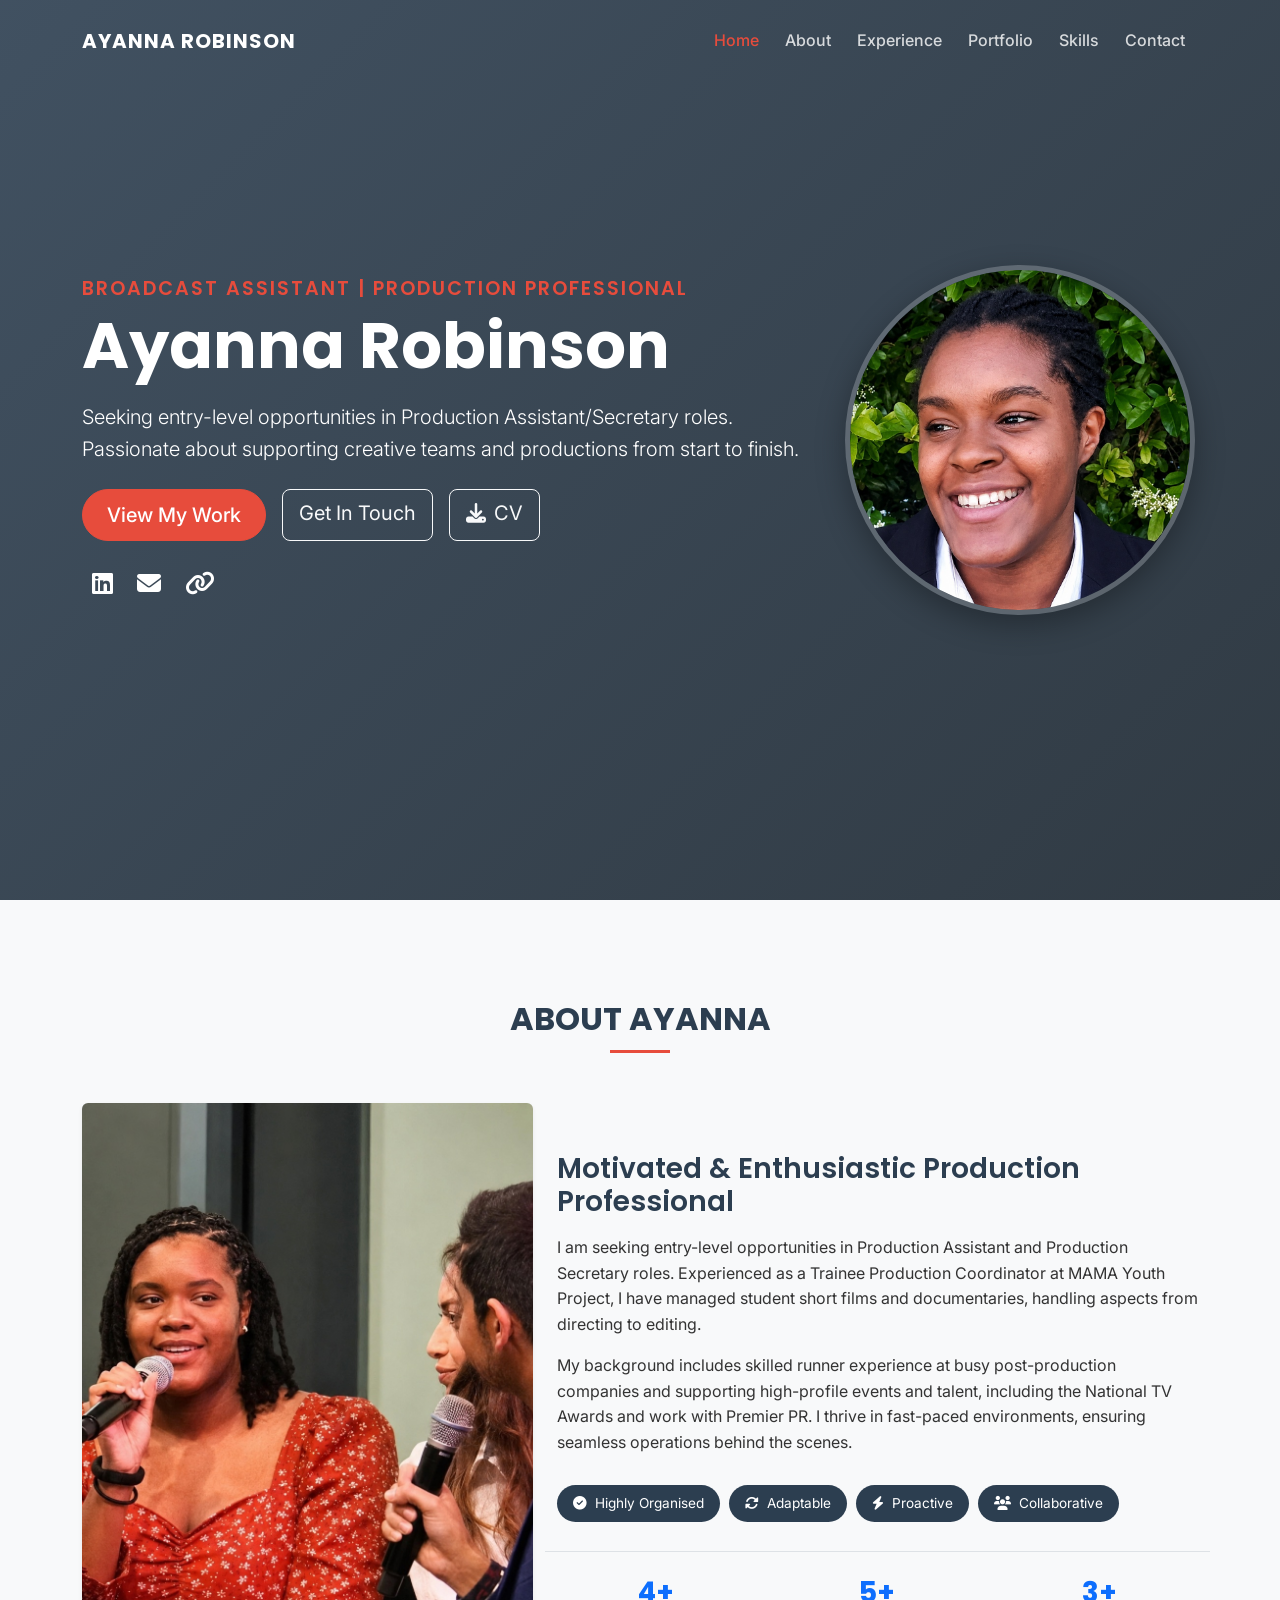
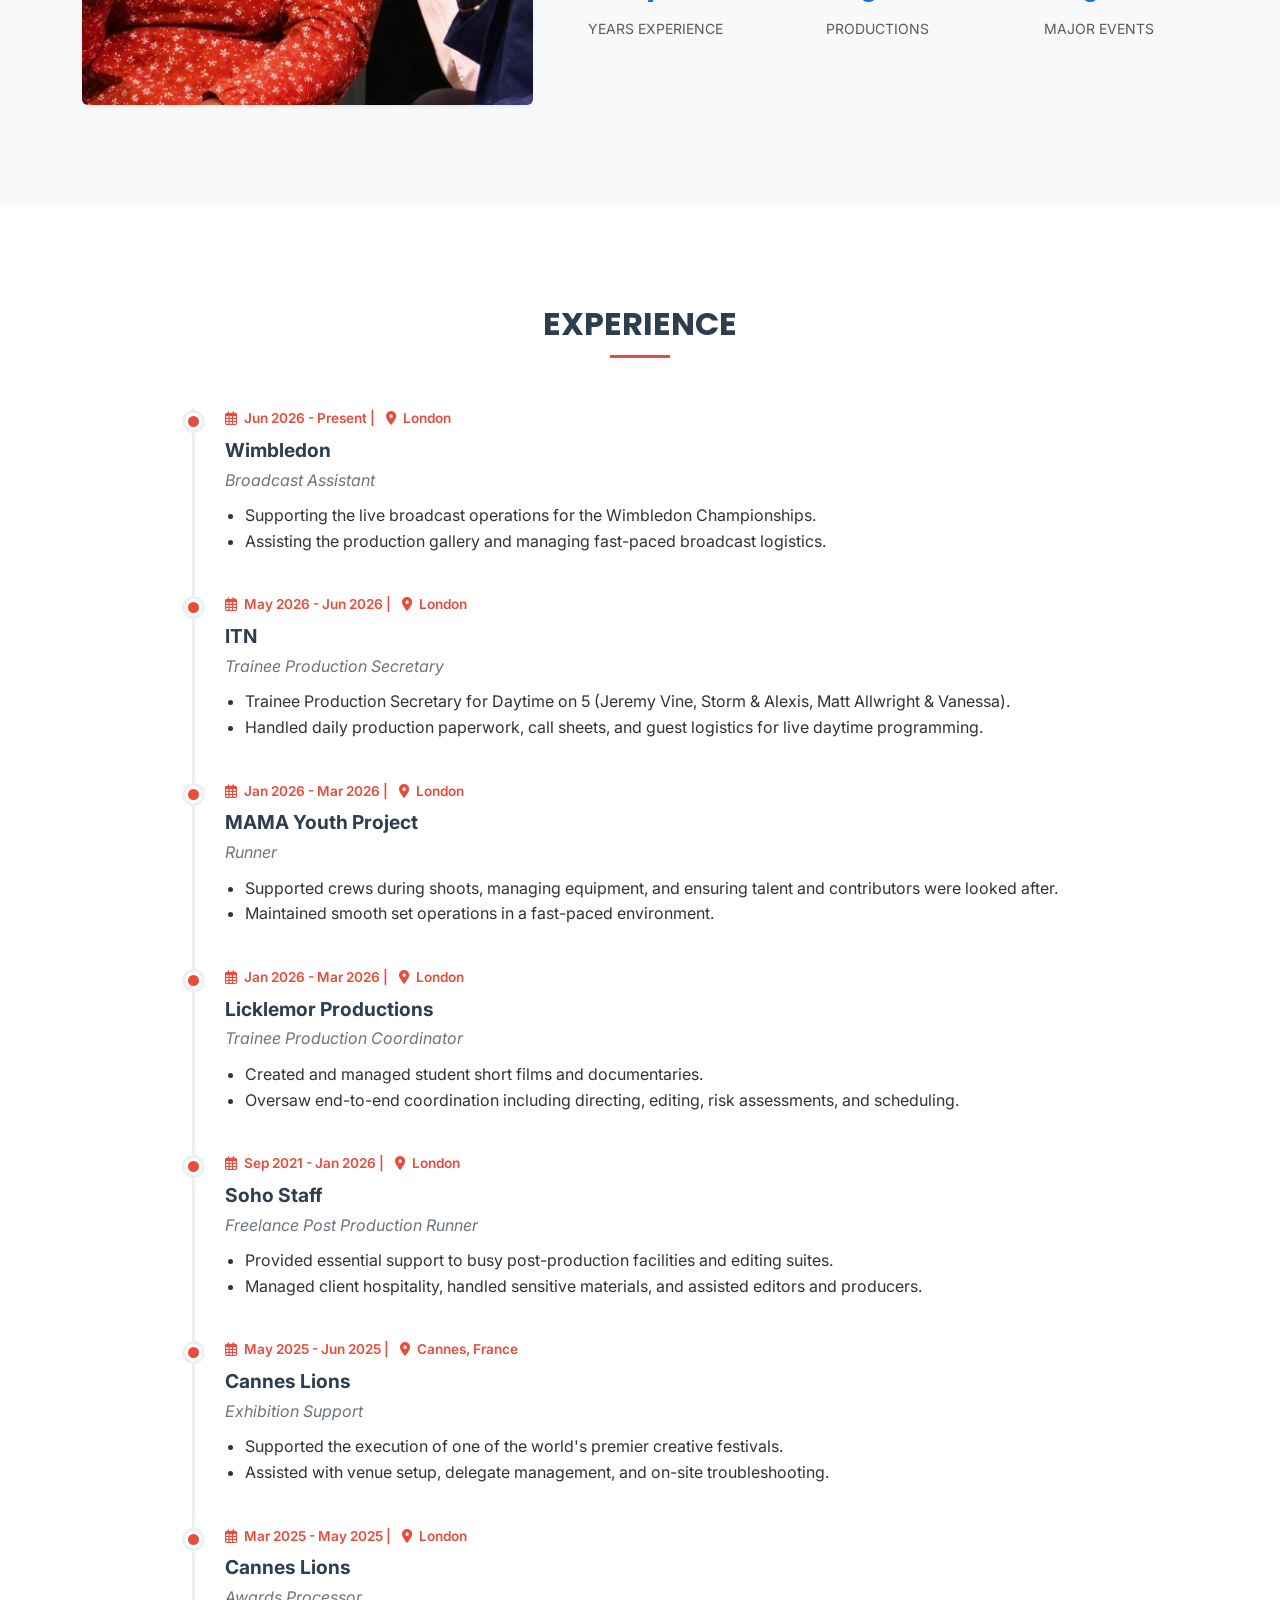
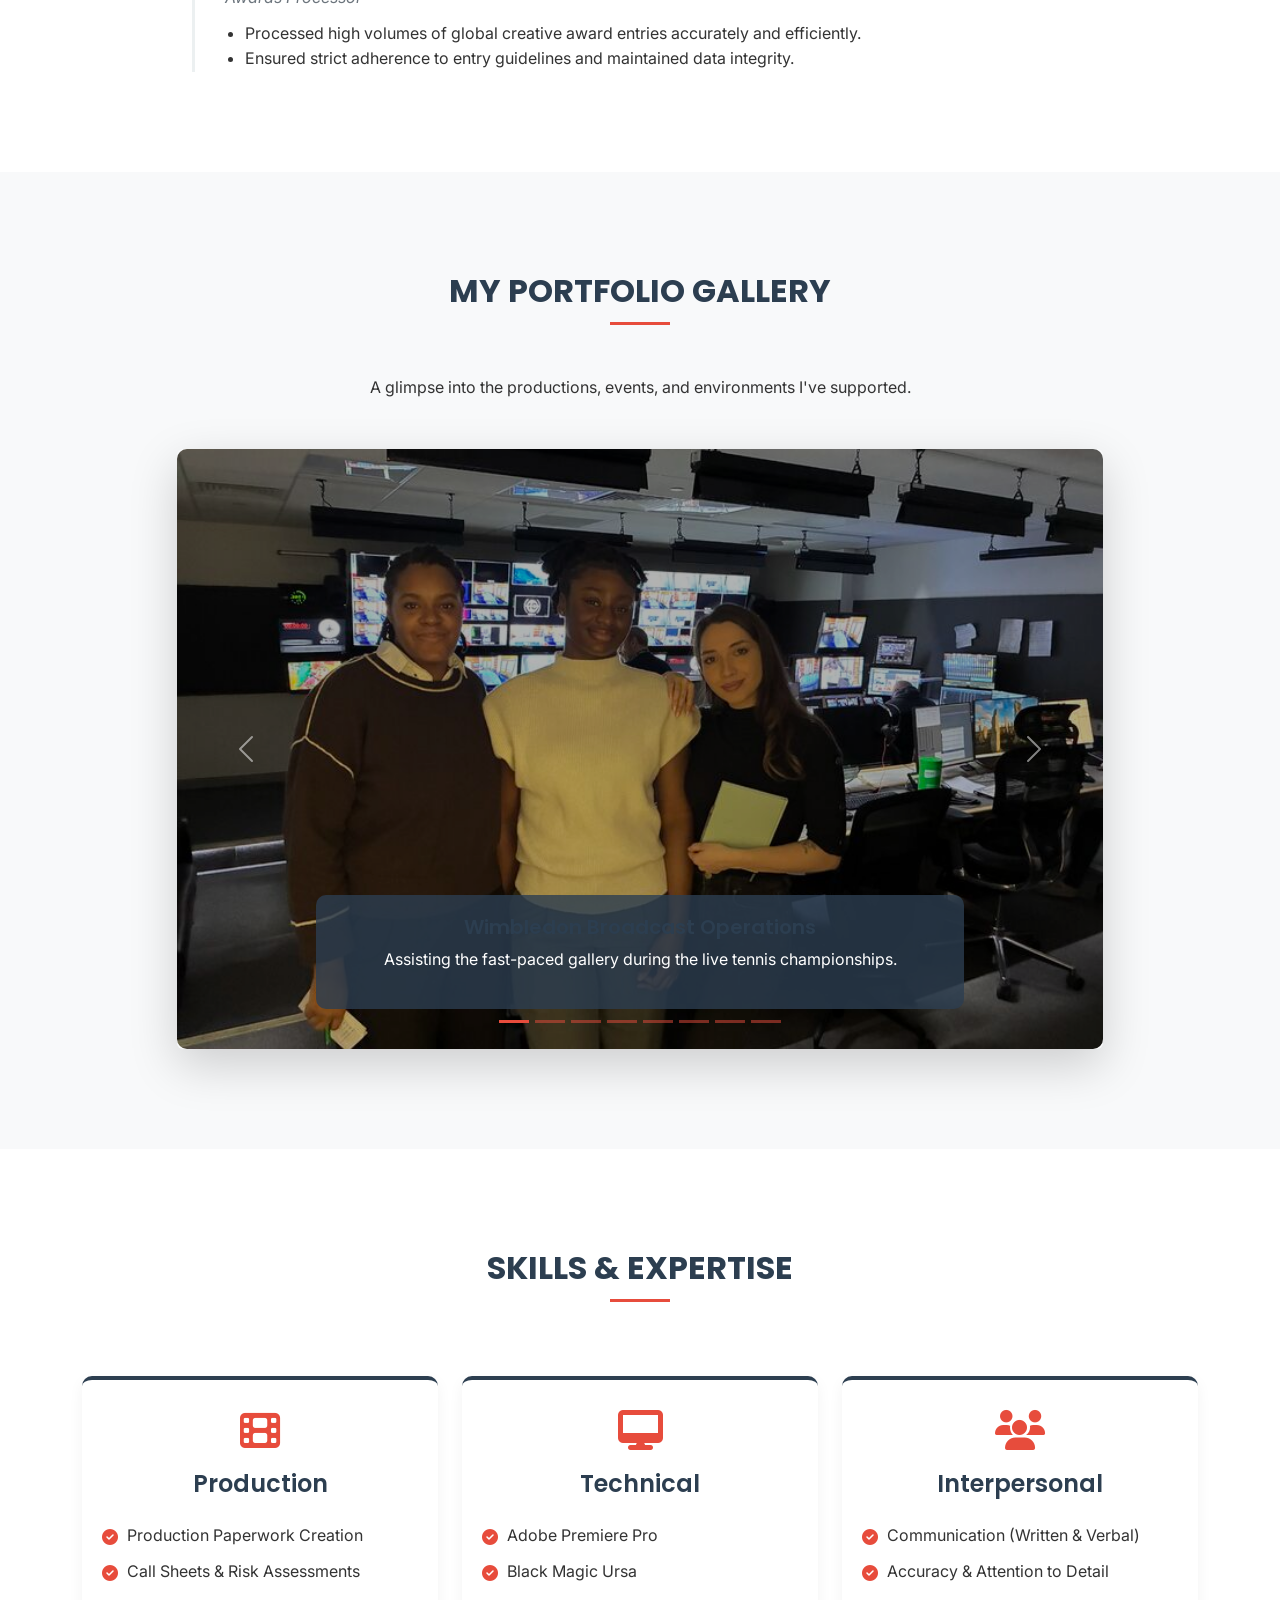
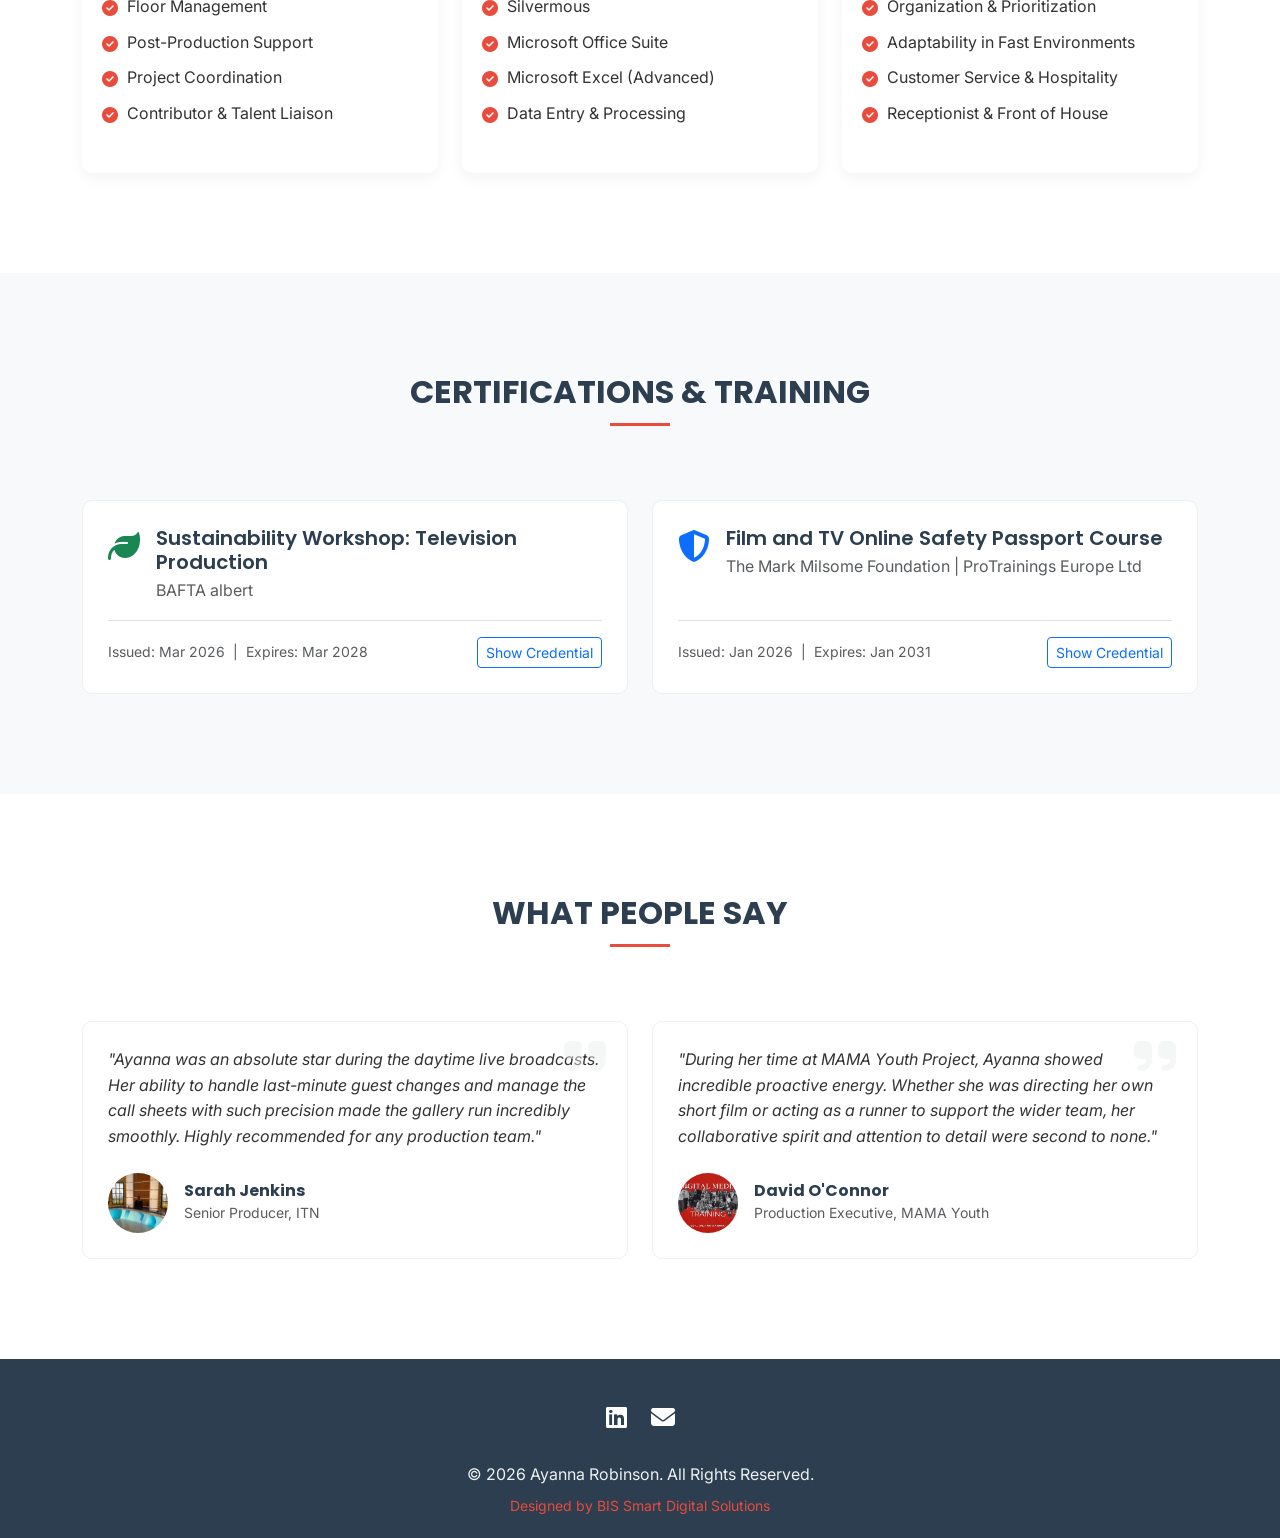
==== commit ea9f3b75: "created certificate and thank you pages. Updated index page so it links to new created pages. Update" ====
--- a/index.html
+++ b/index.html
@@ -375,7 +375,8 @@
                         </div>
                         <div class="mt-auto pt-3 border-top d-flex justify-content-between align-items-center">
                             <small class="text-muted">Issued: Mar 2026 &nbsp;|&nbsp; Expires: Mar 2028</small>
-                            <a href="#" class="btn btn-sm btn-outline-primary">Show Credential</a>
+                            <!-- Updated Link to target #albert -->
+                            <a href="certificates.html#albert" target="_blank" class="btn btn-sm btn-outline-primary">Show Credential</a>
                         </div>
                     </div>
                 </div>
@@ -391,7 +392,8 @@
                         </div>
                         <div class="mt-auto pt-3 border-top d-flex justify-content-between align-items-center">
                             <small class="text-muted">Issued: Jan 2026 &nbsp;|&nbsp; Expires: Jan 2031</small>
-                            <a href="#" class="btn btn-sm btn-outline-primary">Show Credential</a>
+                            <!-- Updated Link to target #milsome -->
+                            <a href="certificates.html#milsome" target="_blank" class="btn btn-sm btn-outline-primary">Show Credential</a>
                         </div>
                     </div>
                 </div>
@@ -444,7 +446,8 @@
                 <a href="mailto:an4r28@gmail.com" aria-label="Email"><i class="fas fa-envelope"></i></a>
             </div>
             <p class="mb-0">&copy; <span id="year">2026</span> Ayanna Robinson. All Rights Reserved.</p>
-            <p class="small text-muted mt-2">Built with HTML, CSS, JS & Bootstrap 5</p>
+            <!-- Typo fixed here -->
+            <p class="mb-0 mt-2 small" style="color: #E74C3C;">Designed by BIS Smart Digital Solutions</p>
         </div>
     </footer>
 
@@ -455,8 +458,21 @@
     <script src="https://cdn.jsdelivr.net/npm/bootstrap@5.3.0/dist/js/bootstrap.bundle.min.js"></script>
     <!-- Custom JS -->
     <script src="script.js"></script>
+    
+    <!-- Added JavaScript to strictly manage the Active Navigation State -->
     <script>
-        document.getElementById('year').textContent = new Date().getFullYear();
+        document.addEventListener("DOMContentLoaded", function() {
+            document.getElementById('year').textContent = new Date().getFullYear();
+            
+            // Force active state to switch on click
+            const navLinks = document.querySelectorAll('.navbar-nav .nav-link');
+            navLinks.forEach(link => {
+                link.addEventListener('click', function() {
+                    navLinks.forEach(l => l.classList.remove('active'));
+                    this.classList.add('active');
+                });
+            });
+        });
     </script>
 </body>
 </html>
